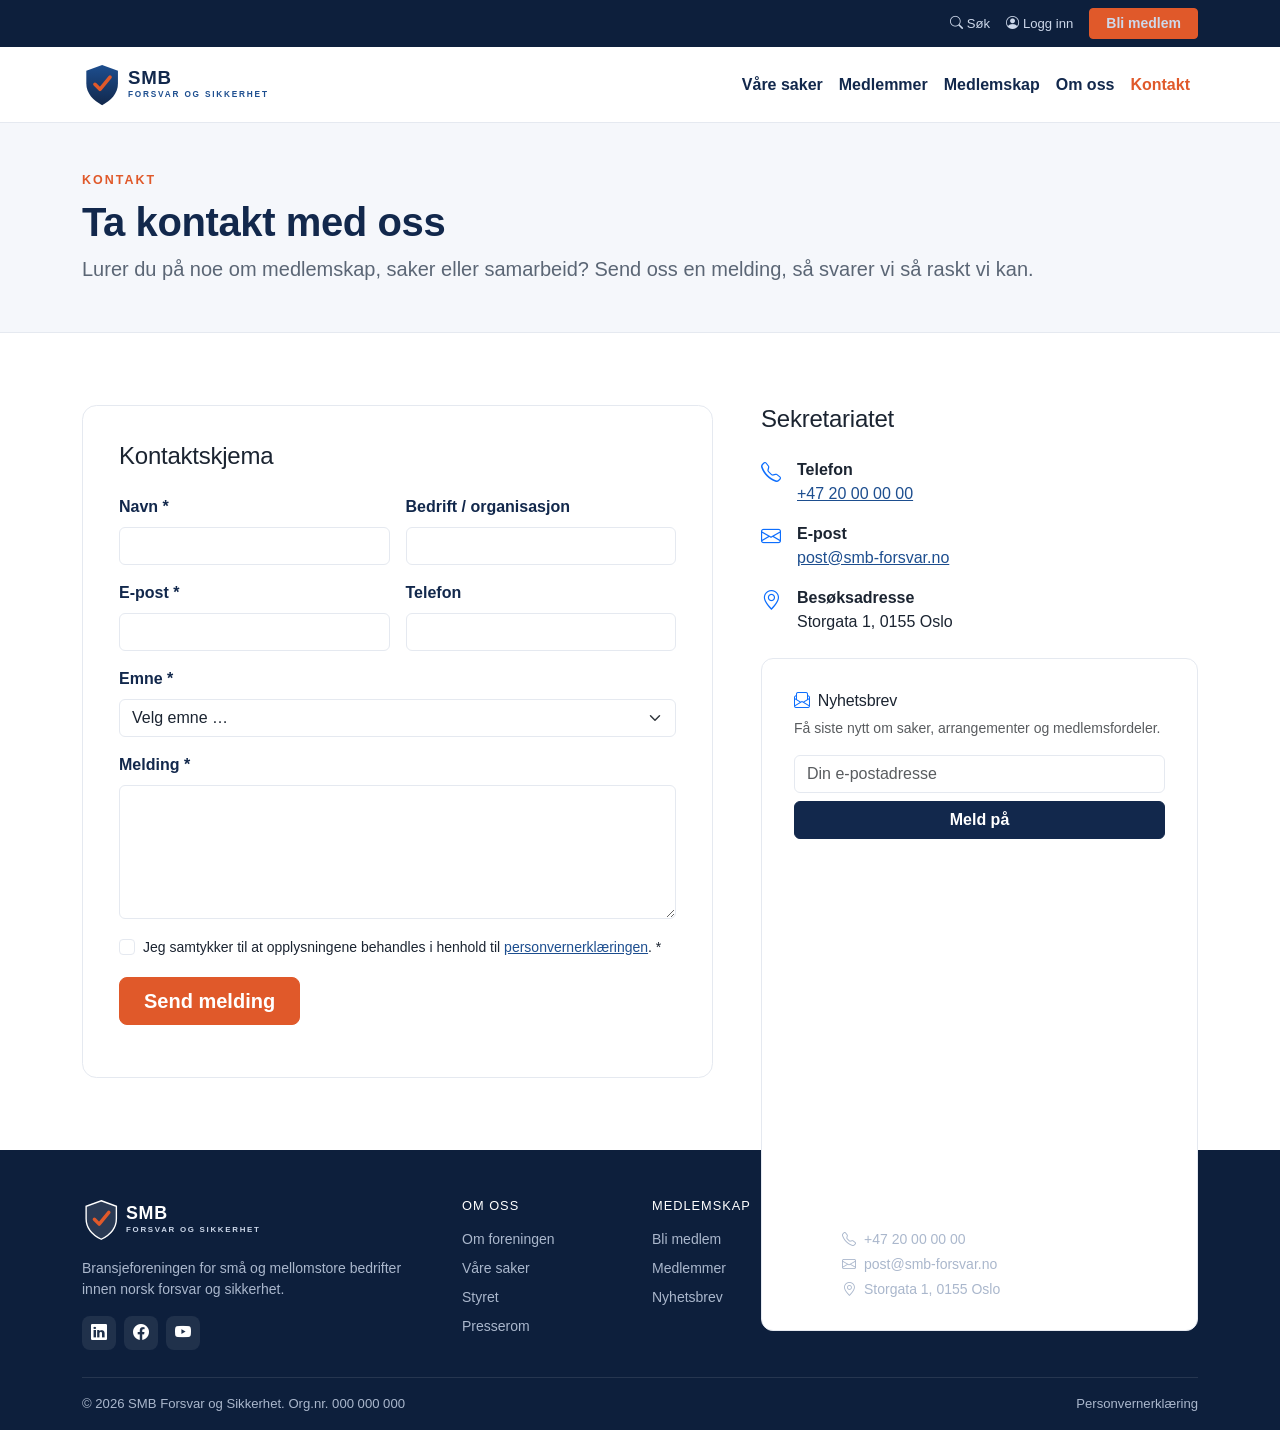
==== kontakt.html @ 25d477fe "SMB-mal: designprototype (Bootstrap 5) – forside, kontakt, tema og logo" ====
<!doctype html>
<html lang="nb">
<head>
  <meta charset="utf-8">
  <meta name="viewport" content="width=device-width, initial-scale=1">
  <title>Kontakt – SMB Forsvar og Sikkerhet</title>
  <meta name="description" content="Ta kontakt med SMB Forsvar og Sikkerhet. Fyll ut kontaktskjemaet, eller ring sekretariatet.">
  <link rel="icon" href="assets/img/logo.svg">
  <link href="https://cdn.jsdelivr.net/npm/bootstrap@5.3.3/dist/css/bootstrap.min.css" rel="stylesheet">
  <link href="https://cdn.jsdelivr.net/npm/bootstrap-icons@1.11.3/font/bootstrap-icons.min.css" rel="stylesheet">
  <link href="assets/css/theme.css" rel="stylesheet">
</head>
<body>

  <!-- Topbar -->
  <div class="topbar">
    <div class="container d-flex justify-content-end align-items-center gap-3 py-2">
      <a href="#"><i class="bi bi-search me-1"></i>Søk</a>
      <a href="#"><i class="bi bi-person-circle me-1"></i>Logg inn</a>
      <a class="btn btn-brand btn-sm px-3" href="index.html#medlemskap">Bli medlem</a>
    </div>
  </div>

  <!-- Navbar -->
  <nav class="navbar navbar-expand-lg sticky-top">
    <div class="container">
      <a class="navbar-brand" href="index.html">
        <img src="assets/img/logo.svg" alt="SMB Forsvar og Sikkerhet">
      </a>
      <button class="navbar-toggler" type="button" data-bs-toggle="collapse" data-bs-target="#mainnav" aria-label="Meny">
        <span class="navbar-toggler-icon"></span>
      </button>
      <div class="collapse navbar-collapse justify-content-end" id="mainnav">
        <ul class="navbar-nav align-items-lg-center">
          <li class="nav-item"><a class="nav-link" href="index.html#saker">Våre saker</a></li>
          <li class="nav-item"><a class="nav-link" href="index.html#medlemmer">Medlemmer</a></li>
          <li class="nav-item"><a class="nav-link" href="index.html#medlemskap">Medlemskap</a></li>
          <li class="nav-item"><a class="nav-link" href="index.html#om">Om oss</a></li>
          <li class="nav-item"><a class="nav-link active" href="kontakt.html">Kontakt</a></li>
        </ul>
      </div>
    </div>
  </nav>

  <!-- Sidehode -->
  <div class="page-head">
    <div class="container">
      <p class="eyebrow mb-2">Kontakt</p>
      <h1 class="mb-2">Ta kontakt med oss</h1>
      <p class="lead mb-0">Lurer du på noe om medlemskap, saker eller samarbeid? Send oss en melding, så svarer vi så raskt vi kan.</p>
    </div>
  </div>

  <!-- Kontaktinnhold -->
  <section class="section">
    <div class="container">
      <div class="row g-5">
        <!-- Skjema -->
        <div class="col-lg-7">
          <div class="form-card">
            <h2 class="h4 mb-4">Kontaktskjema</h2>
            <form onsubmit="event.preventDefault(); this.reset(); document.getElementById('form-ok').classList.remove('d-none');">
              <div class="row g-3">
                <div class="col-md-6">
                  <label for="navn" class="form-label">Navn *</label>
                  <input type="text" class="form-control" id="navn" required>
                </div>
                <div class="col-md-6">
                  <label for="org" class="form-label">Bedrift / organisasjon</label>
                  <input type="text" class="form-control" id="org">
                </div>
                <div class="col-md-6">
                  <label for="epost" class="form-label">E-post *</label>
                  <input type="email" class="form-control" id="epost" required>
                </div>
                <div class="col-md-6">
                  <label for="tlf" class="form-label">Telefon</label>
                  <input type="tel" class="form-control" id="tlf">
                </div>
                <div class="col-12">
                  <label for="emne" class="form-label">Emne *</label>
                  <select class="form-select" id="emne" required>
                    <option value="" selected disabled>Velg emne …</option>
                    <option>Medlemskap</option>
                    <option>Arrangementer og kurs</option>
                    <option>Presse og media</option>
                    <option>Annet</option>
                  </select>
                </div>
                <div class="col-12">
                  <label for="melding" class="form-label">Melding *</label>
                  <textarea class="form-control" id="melding" rows="5" required></textarea>
                </div>
                <div class="col-12">
                  <div class="form-check">
                    <input class="form-check-input" type="checkbox" id="samtykke" required>
                    <label class="form-check-label small" for="samtykke">
                      Jeg samtykker til at opplysningene behandles i henhold til <a href="#">personvernerklæringen</a>. *
                    </label>
                  </div>
                </div>
                <div class="col-12">
                  <button type="submit" class="btn btn-brand btn-lg px-4">Send melding</button>
                </div>
                <div class="col-12">
                  <div id="form-ok" class="alert alert-success d-none mb-0" role="alert">
                    <i class="bi bi-check-circle-fill me-2"></i>Takk for henvendelsen! Vi tar kontakt så snart som mulig.
                  </div>
                </div>
              </div>
            </form>
          </div>
        </div>

        <!-- Kontaktinfo -->
        <div class="col-lg-5">
          <h2 class="h4 mb-4">Sekretariatet</h2>
          <div class="d-flex gap-3 mb-3">
            <i class="bi bi-telephone fs-5 text-primary"></i>
            <div><div class="fw-semibold">Telefon</div><a href="tel:+4720000000">+47 20 00 00 00</a></div>
          </div>
          <div class="d-flex gap-3 mb-3">
            <i class="bi bi-envelope fs-5 text-primary"></i>
            <div><div class="fw-semibold">E-post</div><a href="mailto:post@smb-forsvar.no">post@smb-forsvar.no</a></div>
          </div>
          <div class="d-flex gap-3 mb-4">
            <i class="bi bi-geo-alt fs-5 text-primary"></i>
            <div><div class="fw-semibold">Besøksadresse</div>Storgata 1, 0155 Oslo</div>
          </div>

          <div class="value-card">
            <h3 class="h6 mb-2"><i class="bi bi-envelope-paper me-2 text-primary"></i>Nyhetsbrev</h3>
            <p class="text-muted small">Få siste nytt om saker, arrangementer og medlemsfordeler.</p>
            <form class="row g-2" onsubmit="event.preventDefault(); this.reset(); alert('Takk! Du er nå påmeldt nyhetsbrevet.');">
              <div class="col-12">
                <label for="nl-epost" class="visually-hidden">E-postadresse</label>
                <input type="email" class="form-control" id="nl-epost" placeholder="Din e-postadresse" required>
              </div>
              <div class="col-12 d-grid">
                <button class="btn btn-navy" type="submit">Meld på</button>
              </div>
            </form>
          </div>
        </div>
      </div>
    </div>
  </section>

  <!-- Footer -->
  <footer class="site-footer pt-5">
    <div class="container">
      <div class="row g-4 pb-4">
        <div class="col-lg-4">
          <img src="assets/img/logo-white.svg" alt="SMB Forsvar og Sikkerhet" class="mb-3">
          <p class="small mb-3">Bransjeforeningen for små og mellomstore bedrifter innen norsk forsvar og sikkerhet.</p>
          <div class="d-flex gap-2">
            <a class="social-ico" href="#" aria-label="LinkedIn"><i class="bi bi-linkedin text-white"></i></a>
            <a class="social-ico" href="#" aria-label="Facebook"><i class="bi bi-facebook text-white"></i></a>
            <a class="social-ico" href="#" aria-label="YouTube"><i class="bi bi-youtube text-white"></i></a>
          </div>
        </div>
        <div class="col-6 col-lg-2">
          <h6 class="mb-3">Om oss</h6>
          <ul class="list-unstyled small d-grid gap-2">
            <li><a href="index.html#om">Om foreningen</a></li>
            <li><a href="index.html#saker">Våre saker</a></li>
            <li><a href="#">Styret</a></li>
            <li><a href="#">Presserom</a></li>
          </ul>
        </div>
        <div class="col-6 col-lg-2">
          <h6 class="mb-3">Medlemskap</h6>
          <ul class="list-unstyled small d-grid gap-2">
            <li><a href="index.html#medlemskap">Bli medlem</a></li>
            <li><a href="index.html#medlemmer">Medlemmer</a></li>
            <li><a href="index.html#nyhetsbrev">Nyhetsbrev</a></li>
          </ul>
        </div>
        <div class="col-lg-4">
          <h6 class="mb-3">Kontakt oss</h6>
          <p class="small mb-1"><i class="bi bi-telephone me-2"></i>+47 20 00 00 00</p>
          <p class="small mb-1"><i class="bi bi-envelope me-2"></i><a href="mailto:post@smb-forsvar.no">post@smb-forsvar.no</a></p>
          <p class="small mb-0"><i class="bi bi-geo-alt me-2"></i>Storgata 1, 0155 Oslo</p>
        </div>
      </div>
      <div class="footer-bottom py-3 d-flex flex-wrap justify-content-between gap-2">
        <span>© 2026 SMB Forsvar og Sikkerhet. Org.nr. 000 000 000</span>
        <a href="#">Personvernerklæring</a>
      </div>
    </div>
  </footer>

  <script src="https://cdn.jsdelivr.net/npm/bootstrap@5.3.3/dist/js/bootstrap.bundle.min.js"></script>
</body>
</html>
---- assets/css/theme.css ----
/* =====================================================================
   SMB-mal – felles tema for medlemsorganisasjoner
   Bygget på Bootstrap 5. Design/tone inspirert av smbnorge.no.
   ---------------------------------------------------------------------
   REBRANDING: endre kun variablene under :root for hver organisasjon.
   (SMB Forsvar og Sikkerhet / Norsk-Sveitsisk Handelskammer /
    Norsk Bårebærerforening)
   ===================================================================== */

:root {
  /* Merkefarger – bytt disse per organisasjon */
  --brand-900: #0d1f3c;   /* mørkeste navy (footer, topbar) */
  --brand-700: #12284c;   /* primær navy */
  --brand-500: #1d4e8f;   /* lys blå aksent */
  --accent:    #e0592a;   /* CTA / handlingsfarge */
  --accent-600:#c74a20;   /* CTA hover */

  /* Nøytrale */
  --ink:      #1b2431;
  --muted:    #5b6675;
  --line:     #e5e9f0;
  --surface:  #f5f7fb;

  /* Typografi */
  --font-base: 'Segoe UI', -apple-system, BlinkMacSystemFont, Roboto, Arial, sans-serif;
}

/* Bootstrap-overstyringer via variabler */
:root {
  --bs-primary: var(--brand-700);
  --bs-body-color: var(--ink);
  --bs-body-font-family: var(--font-base);
  --bs-border-color: var(--line);
}

body { font-family: var(--font-base); color: var(--ink); }

h1,h2,h3,h4,h5 { font-weight: 800; color: var(--brand-700); letter-spacing: -.01em; }
.lead { color: var(--muted); }

a { color: var(--brand-500); }
a:hover { color: var(--brand-700); }

/* ---------- Topbar ---------- */
.topbar {
  background: var(--brand-900);
  color: #cdd8ea;
  font-size: .82rem;
}
.topbar a { color: #cdd8ea; text-decoration: none; }
.topbar a:hover { color: #fff; }

/* ---------- Navbar ---------- */
.navbar {
  background: #fff;
  border-bottom: 1px solid var(--line);
  padding-top: .6rem;
  padding-bottom: .6rem;
}
.navbar-brand img { height: 46px; width: auto; }
.navbar .nav-link {
  color: var(--brand-700);
  font-weight: 600;
  padding-inline: .9rem;
}
.navbar .nav-link:hover,
.navbar .nav-link.active { color: var(--accent); }

/* ---------- Knapper ---------- */
.btn-brand {
  background: var(--accent);
  border-color: var(--accent);
  color: #fff;
  font-weight: 700;
}
.btn-brand:hover { background: var(--accent-600); border-color: var(--accent-600); color: #fff; }

.btn-outline-brand {
  border: 2px solid #fff;
  color: #fff;
  font-weight: 700;
  background: transparent;
}
.btn-outline-brand:hover { background: #fff; color: var(--brand-700); }

.btn-navy {
  background: var(--brand-700);
  border-color: var(--brand-700);
  color: #fff;
  font-weight: 700;
}
.btn-navy:hover { background: var(--brand-900); border-color: var(--brand-900); color:#fff; }

/* ---------- Hero ---------- */
.hero {
  position: relative;
  color: #fff;
  background:
    linear-gradient(180deg, rgba(13,31,60,.72), rgba(13,31,60,.82)),
    url('../img/hero.svg') center/cover no-repeat;
  padding: 6.5rem 0;
}
.hero h1 { color: #fff; font-size: clamp(2rem, 4vw, 3.4rem); }
.hero p { color: #e7edf6; font-size: 1.15rem; max-width: 44rem; }

/* ---------- Seksjoner ---------- */
.section { padding: 4.5rem 0; }
.section-alt { background: var(--surface); }
.eyebrow {
  text-transform: uppercase;
  letter-spacing: 2px;
  font-size: .78rem;
  font-weight: 700;
  color: var(--accent);
}

/* ---------- Medlemslogoer ---------- */
.member-strip { background: #fff; border-top: 1px solid var(--line); border-bottom: 1px solid var(--line); }
.member-logo {
  display: flex; align-items: center; justify-content: center;
  height: 90px; padding: 1rem;
  filter: grayscale(1); opacity: .55; transition: .2s;
  font-weight: 700; color: var(--muted);
  border: 1px solid var(--line); border-radius: .5rem; background:#fff;
}
.member-logo:hover { filter: none; opacity: 1; color: var(--brand-700); }

/* ---------- Nyhetskort ---------- */
.news-card { border: 1px solid var(--line); border-radius: .75rem; overflow: hidden; height: 100%; background:#fff; transition:.2s; }
.news-card:hover { box-shadow: 0 10px 30px rgba(13,31,60,.10); transform: translateY(-3px); }
.news-card .thumb { height: 170px; background: var(--brand-500); background-size: cover; background-position:center; }
.news-card .tag { font-size:.72rem; font-weight:700; color: var(--accent); text-transform:uppercase; letter-spacing:1px; }
.news-card .date { font-size:.8rem; color: var(--muted); }
.news-card h3 { font-size: 1.05rem; }

/* ---------- Kort/verdier ---------- */
.value-card { background:#fff; border:1px solid var(--line); border-radius:.75rem; padding:2rem; height:100%; }
.value-card .icon {
  width:52px;height:52px;border-radius:12px;display:flex;align-items:center;justify-content:center;
  background: rgba(29,78,143,.10); color: var(--brand-500); margin-bottom:1rem;
}

/* ---------- Newsletter ---------- */
.newsletter { background: var(--brand-700); color:#fff; }
.newsletter h2 { color:#fff; }
.newsletter .form-control { border:0; }

/* ---------- Skjema ---------- */
.form-card { background:#fff; border:1px solid var(--line); border-radius:.9rem; padding:2.25rem; }
.form-label { font-weight:600; color: var(--brand-700); }

/* ---------- Footer ---------- */
.site-footer { background: var(--brand-900); color:#aab7cc; }
.site-footer a { color:#aab7cc; text-decoration:none; }
.site-footer a:hover { color:#fff; }
.site-footer h6 { color:#fff; text-transform:uppercase; letter-spacing:1px; font-size:.8rem; }
.site-footer img { height:44px; }
.footer-bottom { border-top:1px solid rgba(255,255,255,.10); font-size:.82rem; }

/* ---------- Diverse ---------- */
.page-head { background: var(--surface); border-bottom:1px solid var(--line); padding: 3rem 0; }
.social-ico { width:34px;height:34px;border-radius:8px;display:inline-flex;align-items:center;justify-content:center;background:rgba(255,255,255,.08); }
.social-ico:hover { background: var(--accent); }
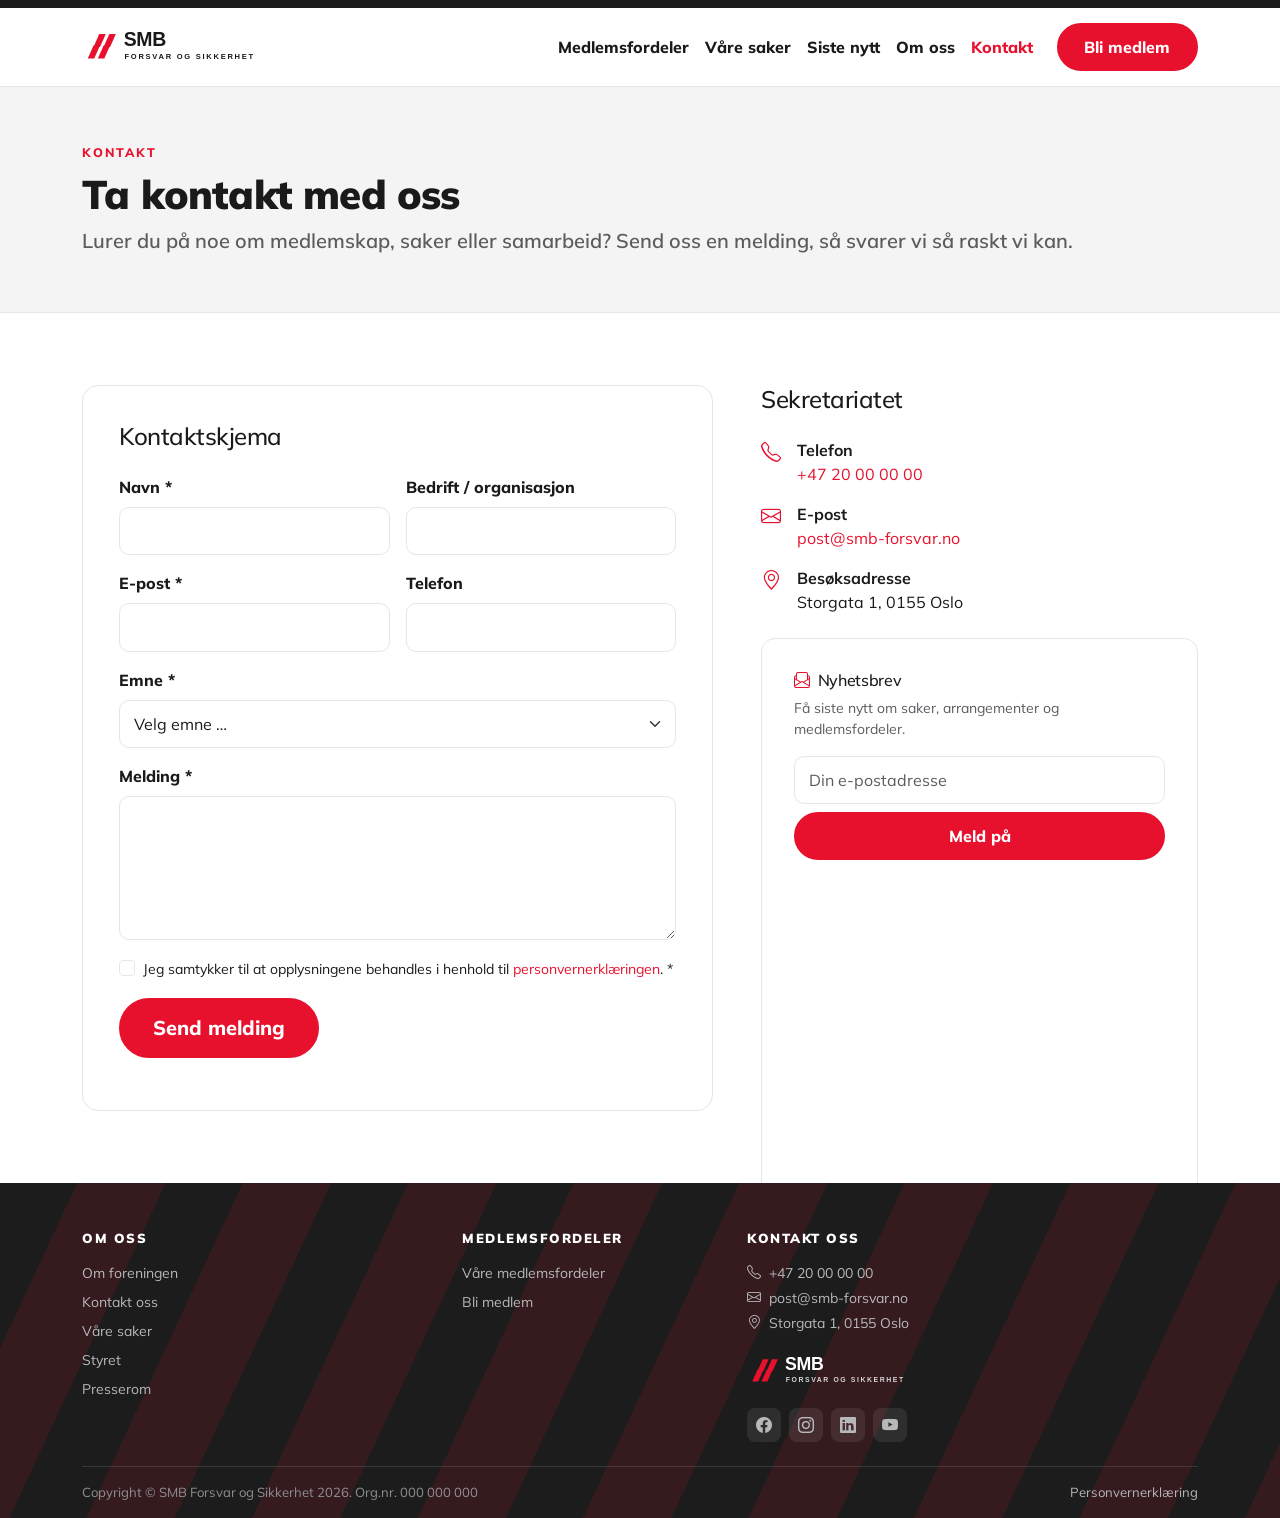
==== commit 92d2922f: "Rediger design til SMB Norge-profil: rød/sort/hvit, piller, striper, Mulish, nytt logo" ====
--- a/kontakt.html
+++ b/kontakt.html
@@ -12,14 +12,7 @@
 </head>
 <body>
 
-  <!-- Topbar -->
-  <div class="topbar">
-    <div class="container d-flex justify-content-end align-items-center gap-3 py-2">
-      <a href="#"><i class="bi bi-search me-1"></i>Søk</a>
-      <a href="#"><i class="bi bi-person-circle me-1"></i>Logg inn</a>
-      <a class="btn btn-brand btn-sm px-3" href="index.html#medlemskap">Bli medlem</a>
-    </div>
-  </div>
+  <div class="topbar"></div>
 
   <!-- Navbar -->
   <nav class="navbar navbar-expand-lg sticky-top">
@@ -32,11 +25,12 @@
       </button>
       <div class="collapse navbar-collapse justify-content-end" id="mainnav">
         <ul class="navbar-nav align-items-lg-center">
+          <li class="nav-item"><a class="nav-link" href="index.html#medlemsfordeler">Medlemsfordeler</a></li>
           <li class="nav-item"><a class="nav-link" href="index.html#saker">Våre saker</a></li>
-          <li class="nav-item"><a class="nav-link" href="index.html#medlemmer">Medlemmer</a></li>
-          <li class="nav-item"><a class="nav-link" href="index.html#medlemskap">Medlemskap</a></li>
+          <li class="nav-item"><a class="nav-link" href="index.html#nytt">Siste nytt</a></li>
           <li class="nav-item"><a class="nav-link" href="index.html#om">Om oss</a></li>
           <li class="nav-item"><a class="nav-link active" href="kontakt.html">Kontakt</a></li>
+          <li class="nav-item ms-lg-3 mt-2 mt-lg-0"><a class="btn btn-brand" href="index.html#medlemskap">Bli medlem</a></li>
         </ul>
       </div>
     </div>
@@ -94,13 +88,11 @@
                 <div class="col-12">
                   <div class="form-check">
                     <input class="form-check-input" type="checkbox" id="samtykke" required>
-                    <label class="form-check-label small" for="samtykke">
-                      Jeg samtykker til at opplysningene behandles i henhold til <a href="#">personvernerklæringen</a>. *
-                    </label>
+                    <label class="form-check-label small" for="samtykke">Jeg samtykker til at opplysningene behandles i henhold til <a href="#">personvernerklæringen</a>. *</label>
                   </div>
                 </div>
                 <div class="col-12">
-                  <button type="submit" class="btn btn-brand btn-lg px-4">Send melding</button>
+                  <button type="submit" class="btn btn-brand btn-lg">Send melding</button>
                 </div>
                 <div class="col-12">
                   <div id="form-ok" class="alert alert-success d-none mb-0" role="alert">
@@ -112,24 +104,24 @@
           </div>
         </div>
 
-        <!-- Kontaktinfo -->
+        <!-- Kontaktinfo + nyhetsbrev -->
         <div class="col-lg-5">
           <h2 class="h4 mb-4">Sekretariatet</h2>
           <div class="d-flex gap-3 mb-3">
-            <i class="bi bi-telephone fs-5 text-primary"></i>
-            <div><div class="fw-semibold">Telefon</div><a href="tel:+4720000000">+47 20 00 00 00</a></div>
+            <i class="bi bi-telephone fs-5" style="color:var(--red)"></i>
+            <div><div class="fw-bold">Telefon</div><a href="tel:+4720000000">+47 20 00 00 00</a></div>
           </div>
           <div class="d-flex gap-3 mb-3">
-            <i class="bi bi-envelope fs-5 text-primary"></i>
-            <div><div class="fw-semibold">E-post</div><a href="mailto:post@smb-forsvar.no">post@smb-forsvar.no</a></div>
+            <i class="bi bi-envelope fs-5" style="color:var(--red)"></i>
+            <div><div class="fw-bold">E-post</div><a href="mailto:post@smb-forsvar.no">post@smb-forsvar.no</a></div>
           </div>
           <div class="d-flex gap-3 mb-4">
-            <i class="bi bi-geo-alt fs-5 text-primary"></i>
-            <div><div class="fw-semibold">Besøksadresse</div>Storgata 1, 0155 Oslo</div>
+            <i class="bi bi-geo-alt fs-5" style="color:var(--red)"></i>
+            <div><div class="fw-bold">Besøksadresse</div>Storgata 1, 0155 Oslo</div>
           </div>
 
           <div class="value-card">
-            <h3 class="h6 mb-2"><i class="bi bi-envelope-paper me-2 text-primary"></i>Nyhetsbrev</h3>
+            <h3 class="h6 mb-2"><i class="bi bi-envelope-paper me-2" style="color:var(--red)"></i>Nyhetsbrev</h3>
             <p class="text-muted small">Få siste nytt om saker, arrangementer og medlemsfordeler.</p>
             <form class="row g-2" onsubmit="event.preventDefault(); this.reset(); alert('Takk! Du er nå påmeldt nyhetsbrevet.');">
               <div class="col-12">
@@ -137,7 +129,7 @@
                 <input type="email" class="form-control" id="nl-epost" placeholder="Din e-postadresse" required>
               </div>
               <div class="col-12 d-grid">
-                <button class="btn btn-navy" type="submit">Meld på</button>
+                <button class="btn btn-brand" type="submit">Meld på</button>
               </div>
             </form>
           </div>
@@ -147,44 +139,42 @@
   </section>
 
   <!-- Footer -->
-  <footer class="site-footer pt-5">
+  <footer class="site-footer stripes pt-5">
     <div class="container">
       <div class="row g-4 pb-4">
         <div class="col-lg-4">
-          <img src="assets/img/logo-white.svg" alt="SMB Forsvar og Sikkerhet" class="mb-3">
-          <p class="small mb-3">Bransjeforeningen for små og mellomstore bedrifter innen norsk forsvar og sikkerhet.</p>
-          <div class="d-flex gap-2">
-            <a class="social-ico" href="#" aria-label="LinkedIn"><i class="bi bi-linkedin text-white"></i></a>
-            <a class="social-ico" href="#" aria-label="Facebook"><i class="bi bi-facebook text-white"></i></a>
-            <a class="social-ico" href="#" aria-label="YouTube"><i class="bi bi-youtube text-white"></i></a>
-          </div>
-        </div>
-        <div class="col-6 col-lg-2">
           <h6 class="mb-3">Om oss</h6>
           <ul class="list-unstyled small d-grid gap-2">
             <li><a href="index.html#om">Om foreningen</a></li>
+            <li><a href="kontakt.html">Kontakt oss</a></li>
             <li><a href="index.html#saker">Våre saker</a></li>
             <li><a href="#">Styret</a></li>
             <li><a href="#">Presserom</a></li>
           </ul>
         </div>
-        <div class="col-6 col-lg-2">
-          <h6 class="mb-3">Medlemskap</h6>
+        <div class="col-6 col-lg-3">
+          <h6 class="mb-3">Medlemsfordeler</h6>
           <ul class="list-unstyled small d-grid gap-2">
+            <li><a href="index.html#medlemsfordeler">Våre medlemsfordeler</a></li>
             <li><a href="index.html#medlemskap">Bli medlem</a></li>
-            <li><a href="index.html#medlemmer">Medlemmer</a></li>
-            <li><a href="index.html#nyhetsbrev">Nyhetsbrev</a></li>
           </ul>
         </div>
-        <div class="col-lg-4">
+        <div class="col-lg-5">
           <h6 class="mb-3">Kontakt oss</h6>
           <p class="small mb-1"><i class="bi bi-telephone me-2"></i>+47 20 00 00 00</p>
           <p class="small mb-1"><i class="bi bi-envelope me-2"></i><a href="mailto:post@smb-forsvar.no">post@smb-forsvar.no</a></p>
-          <p class="small mb-0"><i class="bi bi-geo-alt me-2"></i>Storgata 1, 0155 Oslo</p>
+          <p class="small mb-3"><i class="bi bi-geo-alt me-2"></i>Storgata 1, 0155 Oslo</p>
+          <img src="assets/img/logo-white.svg" alt="SMB Forsvar og Sikkerhet" class="footer-logo mb-3">
+          <div class="d-flex gap-2">
+            <a class="social-ico" href="#" aria-label="Facebook"><i class="bi bi-facebook"></i></a>
+            <a class="social-ico" href="#" aria-label="Instagram"><i class="bi bi-instagram"></i></a>
+            <a class="social-ico" href="#" aria-label="LinkedIn"><i class="bi bi-linkedin"></i></a>
+            <a class="social-ico" href="#" aria-label="YouTube"><i class="bi bi-youtube"></i></a>
+          </div>
         </div>
       </div>
       <div class="footer-bottom py-3 d-flex flex-wrap justify-content-between gap-2">
-        <span>© 2026 SMB Forsvar og Sikkerhet. Org.nr. 000 000 000</span>
+        <span>Copyright © SMB Forsvar og Sikkerhet 2026. Org.nr. 000 000 000</span>
         <a href="#">Personvernerklæring</a>
       </div>
     </div>
--- a/assets/css/theme.css
+++ b/assets/css/theme.css
@@ -1,33 +1,28 @@
 /* =====================================================================
    SMB-mal – felles tema for medlemsorganisasjoner
-   Bygget på Bootstrap 5. Design/tone inspirert av smbnorge.no.
+   Bygget på Bootstrap 5. Design/tone hentet fra smbnorge.no.
+   Identitet: rød + sort + hvit, pille-knapper, skrå striper.
    ---------------------------------------------------------------------
    REBRANDING: endre kun variablene under :root for hver organisasjon.
-   (SMB Forsvar og Sikkerhet / Norsk-Sveitsisk Handelskammer /
-    Norsk Bårebærerforening)
    ===================================================================== */
+
+@import url('https://fonts.googleapis.com/css2?family=Mulish:ital,wght@0,400;0,600;0,700;0,800;0,900;1,700&display=swap');
 
 :root {
   /* Merkefarger – bytt disse per organisasjon */
-  --brand-900: #0d1f3c;   /* mørkeste navy (footer, topbar) */
-  --brand-700: #12284c;   /* primær navy */
-  --brand-500: #1d4e8f;   /* lys blå aksent */
-  --accent:    #e0592a;   /* CTA / handlingsfarge */
-  --accent-600:#c74a20;   /* CTA hover */
+  --red:      #E8112D;   /* primær (SMB Norge-rød) */
+  --red-dark: #C20D24;   /* hover */
+  --red-deep: #B00C20;   /* mørk stripe */
+  --ink:      #1A1A1A;   /* overskrifter / brødtekst */
+  --black:    #1C1C1C;   /* footer / mørke felt */
+  --muted:    #5c5c5c;
+  --gray-100: #F4F4F5;   /* lyst seksjonsfelt */
+  --line:     #e6e6e8;
 
-  /* Nøytrale */
-  --ink:      #1b2431;
-  --muted:    #5b6675;
-  --line:     #e5e9f0;
-  --surface:  #f5f7fb;
+  --font-base: 'Mulish', -apple-system, BlinkMacSystemFont, 'Segoe UI', Roboto, Arial, sans-serif;
 
-  /* Typografi */
-  --font-base: 'Segoe UI', -apple-system, BlinkMacSystemFont, Roboto, Arial, sans-serif;
-}
-
-/* Bootstrap-overstyringer via variabler */
-:root {
-  --bs-primary: var(--brand-700);
+  /* Bootstrap-overstyringer */
+  --bs-primary: var(--red);
   --bs-body-color: var(--ink);
   --bs-body-font-family: var(--font-base);
   --bs-border-color: var(--line);
@@ -35,129 +30,100 @@
 
 body { font-family: var(--font-base); color: var(--ink); }
 
-h1,h2,h3,h4,h5 { font-weight: 800; color: var(--brand-700); letter-spacing: -.01em; }
-.lead { color: var(--muted); }
+h1,h2,h3,h4,h5,h6 { font-weight: 900; color: var(--ink); letter-spacing: -.02em; }
+.lead { color: var(--muted); font-weight: 600; }
+a { color: var(--red); text-decoration: none; }
+a:hover { color: var(--red-dark); }
 
-a { color: var(--brand-500); }
-a:hover { color: var(--brand-700); }
+.eyebrow { text-transform: uppercase; letter-spacing: 2px; font-size:.78rem; font-weight:800; color: var(--red); }
+
+/* skrå-stripe-motiv (gjenbrukbart) */
+.stripes { position: relative; overflow: hidden; }
+.stripes::before {
+  content:""; position:absolute; inset:0; pointer-events:none;
+  background: repeating-linear-gradient(115deg,
+     transparent 0 60px,
+     rgba(0,0,0,.05) 60px 130px);
+}
+
+/* ---------- Knapper (piller) ---------- */
+.btn { border-radius: 999px; font-weight: 800; padding: .62rem 1.6rem; }
+.btn-lg { padding: .8rem 2rem; }
+
+.btn-brand { background: var(--red); border:2px solid var(--red); color:#fff; }
+.btn-brand:hover { background: var(--red-dark); border-color: var(--red-dark); color:#fff; }
+
+.btn-outline-ink { background: transparent; border:2px solid var(--ink); color: var(--ink); }
+.btn-outline-ink:hover { background: var(--ink); color:#fff; }
+
+.btn-outline-light { background: transparent; border:2px solid #fff; color:#fff; }
+.btn-outline-light:hover { background:#fff; color: var(--ink); }
 
 /* ---------- Topbar ---------- */
-.topbar {
-  background: var(--brand-900);
-  color: #cdd8ea;
-  font-size: .82rem;
-}
-.topbar a { color: #cdd8ea; text-decoration: none; }
-.topbar a:hover { color: #fff; }
+.topbar { background: var(--black); height: 8px; }
 
 /* ---------- Navbar ---------- */
-.navbar {
-  background: #fff;
-  border-bottom: 1px solid var(--line);
-  padding-top: .6rem;
-  padding-bottom: .6rem;
-}
-.navbar-brand img { height: 46px; width: auto; }
-.navbar .nav-link {
-  color: var(--brand-700);
-  font-weight: 600;
-  padding-inline: .9rem;
-}
-.navbar .nav-link:hover,
-.navbar .nav-link.active { color: var(--accent); }
+.navbar { background:#fff; border-bottom:1px solid var(--line); padding:.7rem 0; }
+.navbar-brand img { height: 46px; width:auto; }
+.navbar .nav-link { color: var(--ink); font-weight: 800; padding-inline:.85rem; }
+.navbar .nav-link:hover, .navbar .nav-link.active { color: var(--red); }
 
-/* ---------- Knapper ---------- */
-.btn-brand {
-  background: var(--accent);
-  border-color: var(--accent);
-  color: #fff;
-  font-weight: 700;
-}
-.btn-brand:hover { background: var(--accent-600); border-color: var(--accent-600); color: #fff; }
-
-.btn-outline-brand {
-  border: 2px solid #fff;
-  color: #fff;
-  font-weight: 700;
-  background: transparent;
-}
-.btn-outline-brand:hover { background: #fff; color: var(--brand-700); }
-
-.btn-navy {
-  background: var(--brand-700);
-  border-color: var(--brand-700);
-  color: #fff;
-  font-weight: 700;
-}
-.btn-navy:hover { background: var(--brand-900); border-color: var(--brand-900); color:#fff; }
-
-/* ---------- Hero ---------- */
-.hero {
-  position: relative;
-  color: #fff;
-  background:
-    linear-gradient(180deg, rgba(13,31,60,.72), rgba(13,31,60,.82)),
-    url('../img/hero.svg') center/cover no-repeat;
-  padding: 6.5rem 0;
-}
-.hero h1 { color: #fff; font-size: clamp(2rem, 4vw, 3.4rem); }
-.hero p { color: #e7edf6; font-size: 1.15rem; max-width: 44rem; }
+/* ---------- Hero (lyst) ---------- */
+.hero { background:#fff; padding: 4.5rem 0; }
+.hero h1 { font-size: clamp(2.1rem, 4vw, 3.3rem); line-height:1.08; }
+.hero p.lead { font-size:1.2rem; max-width: 34rem; }
+.hero-graphic { width:100%; height:auto; border-radius:18px; display:block; }
 
 /* ---------- Seksjoner ---------- */
 .section { padding: 4.5rem 0; }
-.section-alt { background: var(--surface); }
-.eyebrow {
-  text-transform: uppercase;
-  letter-spacing: 2px;
-  font-size: .78rem;
-  font-weight: 700;
-  color: var(--accent);
-}
+.section-gray { background: var(--gray-100); }
 
-/* ---------- Medlemslogoer ---------- */
-.member-strip { background: #fff; border-top: 1px solid var(--line); border-bottom: 1px solid var(--line); }
-.member-logo {
-  display: flex; align-items: center; justify-content: center;
-  height: 90px; padding: 1rem;
-  filter: grayscale(1); opacity: .55; transition: .2s;
-  font-weight: 700; color: var(--muted);
-  border: 1px solid var(--line); border-radius: .5rem; background:#fff;
-}
-.member-logo:hover { filter: none; opacity: 1; color: var(--brand-700); }
+/* rødt fullbredde-felt (som "Medlemsfordeler") */
+.band-red { background: var(--red); color:#fff; }
+.band-red h2, .band-red h3 { color:#fff; }
+.band-red .col-feature { padding: 1.2rem 0; }
+.band-red .col-feature + .col-feature { }
+.feature h3 { border-top:2px solid rgba(255,255,255,.35); padding-top:1.2rem; margin-bottom:1rem; }
+.feature p { color: rgba(255,255,255,.92); }
+.feature a.more { color:#fff; font-weight:800; text-decoration:underline; text-underline-offset:4px; }
+.feature a.more:hover { color:#fff; opacity:.85; }
 
 /* ---------- Nyhetskort ---------- */
-.news-card { border: 1px solid var(--line); border-radius: .75rem; overflow: hidden; height: 100%; background:#fff; transition:.2s; }
-.news-card:hover { box-shadow: 0 10px 30px rgba(13,31,60,.10); transform: translateY(-3px); }
-.news-card .thumb { height: 170px; background: var(--brand-500); background-size: cover; background-position:center; }
-.news-card .tag { font-size:.72rem; font-weight:700; color: var(--accent); text-transform:uppercase; letter-spacing:1px; }
-.news-card .date { font-size:.8rem; color: var(--muted); }
-.news-card h3 { font-size: 1.05rem; }
+.news-card { background:#fff; border-radius:14px; overflow:hidden; height:100%; box-shadow:0 6px 22px rgba(0,0,0,.06); }
+.news-card .thumb { height:190px; background-size:cover; background-position:center; }
+.news-card .body { padding:1.5rem; }
+.news-card .tags { display:flex; gap:1rem; margin-bottom:.75rem; }
+.news-card .tag { font-size:.72rem; font-weight:900; color:var(--red); text-transform:uppercase; letter-spacing:1px; border-bottom:2px solid var(--red); padding-bottom:2px; }
+.news-card h3 { font-size:1.15rem; }
 
-/* ---------- Kort/verdier ---------- */
-.value-card { background:#fff; border:1px solid var(--line); border-radius:.75rem; padding:2rem; height:100%; }
-.value-card .icon {
-  width:52px;height:52px;border-radius:12px;display:flex;align-items:center;justify-content:center;
-  background: rgba(29,78,143,.10); color: var(--brand-500); margin-bottom:1rem;
-}
+/* ---------- Verdikort ---------- */
+.value-card { background:#fff; border:1px solid var(--line); border-radius:14px; padding:2rem; height:100%; }
+.value-card .icon { width:54px;height:54px;border-radius:12px;display:flex;align-items:center;justify-content:center;background:rgba(232,17,45,.10); color:var(--red); margin-bottom:1rem; }
 
-/* ---------- Newsletter ---------- */
-.newsletter { background: var(--brand-700); color:#fff; }
-.newsletter h2 { color:#fff; }
-.newsletter .form-control { border:0; }
+/* ---------- CTA-rødt felt ---------- */
+.cta-red { background: var(--red); color:#fff; }
+.cta-red h2 { color:#fff; }
 
 /* ---------- Skjema ---------- */
-.form-card { background:#fff; border:1px solid var(--line); border-radius:.9rem; padding:2.25rem; }
-.form-label { font-weight:600; color: var(--brand-700); }
+.form-card { background:#fff; border:1px solid var(--line); border-radius:16px; padding:2.25rem; }
+.form-label { font-weight:800; color: var(--ink); }
+.form-control, .form-select { border-radius:10px; padding:.7rem .9rem; }
+.form-control:focus, .form-select:focus { border-color: var(--red); box-shadow:0 0 0 .2rem rgba(232,17,45,.15); }
+
+/* ---------- Sidehode ---------- */
+.page-head { background: var(--gray-100); border-bottom:1px solid var(--line); padding:3.5rem 0; }
 
 /* ---------- Footer ---------- */
-.site-footer { background: var(--brand-900); color:#aab7cc; }
-.site-footer a { color:#aab7cc; text-decoration:none; }
+.site-footer { background: var(--black); color:#b8b8bb; }
+.site-footer::before { background: repeating-linear-gradient(115deg, transparent 0 70px, rgba(232,17,45,.12) 70px 150px); }
+.site-footer a { color:#b8b8bb; }
 .site-footer a:hover { color:#fff; }
-.site-footer h6 { color:#fff; text-transform:uppercase; letter-spacing:1px; font-size:.8rem; }
-.site-footer img { height:44px; }
-.footer-bottom { border-top:1px solid rgba(255,255,255,.10); font-size:.82rem; }
+.site-footer h6 { color:#fff; text-transform:uppercase; letter-spacing:1.5px; font-size:.82rem; font-weight:900; }
+.site-footer .footer-logo { height:42px; }
+.footer-bottom { border-top:1px solid rgba(255,255,255,.12); font-size:.82rem; color:#8f8f92; }
+.social-ico { width:34px;height:34px;border-radius:8px;display:inline-flex;align-items:center;justify-content:center;background:rgba(255,255,255,.08); color:#fff; }
+.social-ico:hover { background: var(--red); color:#fff; }
 
-/* ---------- Diverse ---------- */
-.page-head { background: var(--surface); border-bottom:1px solid var(--line); padding: 3rem 0; }
-.social-ico { width:34px;height:34px;border-radius:8px;display:inline-flex;align-items:center;justify-content:center;background:rgba(255,255,255,.08); }
-.social-ico:hover { background: var(--accent); }
+/* position for stripes overlay content */
+.band-red, .cta-red { position:relative; }
+.band-red > .container, .cta-red > .container, .site-footer > .container { position:relative; z-index:1; }
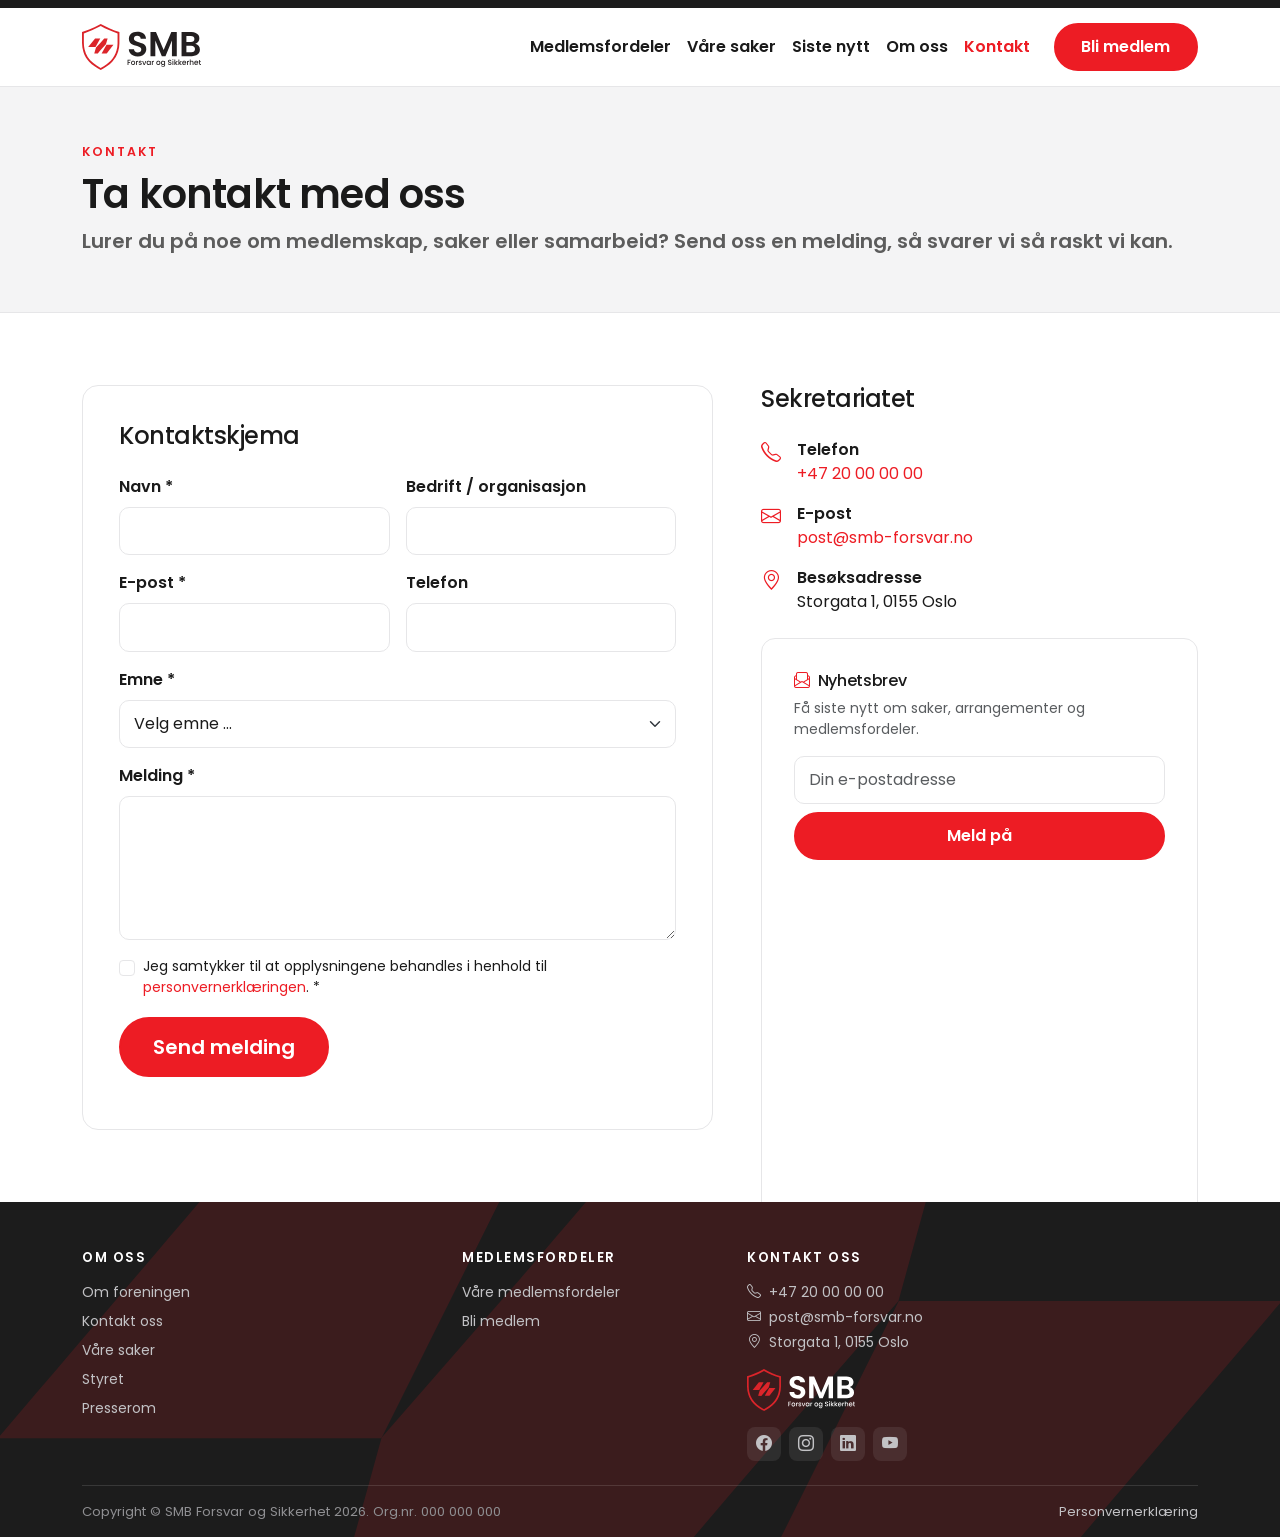
==== commit 479a567d: "Logo z SVG, hero z tarcza, Poppins, semibold, ED1C24" ====
--- a/kontakt.html
+++ b/kontakt.html
@@ -17,8 +17,8 @@
   <!-- Navbar -->
   <nav class="navbar navbar-expand-lg sticky-top">
     <div class="container">
-      <a class="navbar-brand" href="index.html">
-        <img src="assets/img/logo.svg" alt="SMB Forsvar og Sikkerhet">
+      <a class="navbar-brand" href="index.html" aria-label="SMB Forsvar og Sikkerhet">
+        <img class="brand-logo" src="assets/img/logo.svg" alt="SMB Forsvar og Sikkerhet">
       </a>
       <button class="navbar-toggler" type="button" data-bs-toggle="collapse" data-bs-target="#mainnav" aria-label="Meny">
         <span class="navbar-toggler-icon"></span>
@@ -109,18 +109,18 @@
           <h2 class="h4 mb-4">Sekretariatet</h2>
           <div class="d-flex gap-3 mb-3">
             <i class="bi bi-telephone fs-5" style="color:var(--red)"></i>
-            <div><div class="fw-bold">Telefon</div><a href="tel:+4720000000">+47 20 00 00 00</a></div>
+            <div><div class="fw-semibold">Telefon</div><a href="tel:+4720000000">+47 20 00 00 00</a></div>
           </div>
           <div class="d-flex gap-3 mb-3">
             <i class="bi bi-envelope fs-5" style="color:var(--red)"></i>
-            <div><div class="fw-bold">E-post</div><a href="mailto:post@smb-forsvar.no">post@smb-forsvar.no</a></div>
+            <div><div class="fw-semibold">E-post</div><a href="mailto:post@smb-forsvar.no">post@smb-forsvar.no</a></div>
           </div>
           <div class="d-flex gap-3 mb-4">
             <i class="bi bi-geo-alt fs-5" style="color:var(--red)"></i>
-            <div><div class="fw-bold">Besøksadresse</div>Storgata 1, 0155 Oslo</div>
+            <div><div class="fw-semibold">Besøksadresse</div>Storgata 1, 0155 Oslo</div>
           </div>
 
-          <div class="value-card">
+          <div class="value-card" id="nyhetsbrev">
             <h3 class="h6 mb-2"><i class="bi bi-envelope-paper me-2" style="color:var(--red)"></i>Nyhetsbrev</h3>
             <p class="text-muted small">Få siste nytt om saker, arrangementer og medlemsfordeler.</p>
             <form class="row g-2" onsubmit="event.preventDefault(); this.reset(); alert('Takk! Du er nå påmeldt nyhetsbrevet.');">
@@ -139,7 +139,7 @@
   </section>
 
   <!-- Footer -->
-  <footer class="site-footer stripes pt-5">
+  <footer class="site-footer pt-5">
     <div class="container">
       <div class="row g-4 pb-4">
         <div class="col-lg-4">
@@ -164,7 +164,7 @@
           <p class="small mb-1"><i class="bi bi-telephone me-2"></i>+47 20 00 00 00</p>
           <p class="small mb-1"><i class="bi bi-envelope me-2"></i><a href="mailto:post@smb-forsvar.no">post@smb-forsvar.no</a></p>
           <p class="small mb-3"><i class="bi bi-geo-alt me-2"></i>Storgata 1, 0155 Oslo</p>
-          <img src="assets/img/logo-white.svg" alt="SMB Forsvar og Sikkerhet" class="footer-logo mb-3">
+          <img class="footer-logo mb-3" src="assets/img/logo-white.svg" alt="SMB Forsvar og Sikkerhet">
           <div class="d-flex gap-2">
             <a class="social-ico" href="#" aria-label="Facebook"><i class="bi bi-facebook"></i></a>
             <a class="social-ico" href="#" aria-label="Instagram"><i class="bi bi-instagram"></i></a>
--- a/assets/css/theme.css
+++ b/assets/css/theme.css
@@ -6,11 +6,11 @@
    REBRANDING: endre kun variablene under :root for hver organisasjon.
    ===================================================================== */
 
-@import url('https://fonts.googleapis.com/css2?family=Mulish:ital,wght@0,400;0,600;0,700;0,800;0,900;1,700&display=swap');
+@import url('https://fonts.googleapis.com/css2?family=Poppins:ital,wght@0,400;0,500;0,600;0,700;0,800;0,900;1,600&display=swap');
 
 :root {
   /* Merkefarger – bytt disse per organisasjon */
-  --red:      #E8112D;   /* primær (SMB Norge-rød) */
+  --red:      #ED1C24;   /* primær (SMB Norge-rød) */
   --red-dark: #C20D24;   /* hover */
   --red-deep: #B00C20;   /* mørk stripe */
   --ink:      #1A1A1A;   /* overskrifter / brødtekst */
@@ -19,7 +19,7 @@
   --gray-100: #F4F4F5;   /* lyst seksjonsfelt */
   --line:     #e6e6e8;
 
-  --font-base: 'Mulish', -apple-system, BlinkMacSystemFont, 'Segoe UI', Roboto, Arial, sans-serif;
+  --font-base: 'Poppins', -apple-system, BlinkMacSystemFont, 'Segoe UI', Roboto, Arial, sans-serif;
 
   /* Bootstrap-overstyringer */
   --bs-primary: var(--red);
@@ -30,12 +30,12 @@
 
 body { font-family: var(--font-base); color: var(--ink); }
 
-h1,h2,h3,h4,h5,h6 { font-weight: 900; color: var(--ink); letter-spacing: -.02em; }
+h1,h2,h3,h4,h5,h6 { font-weight:600; color: var(--ink); letter-spacing: -.02em; }
 .lead { color: var(--muted); font-weight: 600; }
 a { color: var(--red); text-decoration: none; }
 a:hover { color: var(--red-dark); }
 
-.eyebrow { text-transform: uppercase; letter-spacing: 2px; font-size:.78rem; font-weight:800; color: var(--red); }
+.eyebrow { text-transform: uppercase; letter-spacing: 2px; font-size:.78rem; font-weight:600; color: var(--red); }
 
 /* skrå-stripe-motiv (gjenbrukbart) */
 .stripes { position: relative; overflow: hidden; }
@@ -47,7 +47,7 @@
 }
 
 /* ---------- Knapper (piller) ---------- */
-.btn { border-radius: 999px; font-weight: 800; padding: .62rem 1.6rem; }
+.btn { border-radius: 999px; font-weight:600; padding: .62rem 1.6rem; }
 .btn-lg { padding: .8rem 2rem; }
 
 .btn-brand { background: var(--red); border:2px solid var(--red); color:#fff; }
@@ -64,8 +64,8 @@
 
 /* ---------- Navbar ---------- */
 .navbar { background:#fff; border-bottom:1px solid var(--line); padding:.7rem 0; }
-.navbar-brand img { height: 46px; width:auto; }
-.navbar .nav-link { color: var(--ink); font-weight: 800; padding-inline:.85rem; }
+.navbar-brand img, .navbar-brand .brand-logo { height: 46px; width:auto; display:block; }
+.navbar .nav-link { color: var(--ink); font-weight:600; padding-inline:.85rem; }
 .navbar .nav-link:hover, .navbar .nav-link.active { color: var(--red); }
 
 /* ---------- Hero (lyst) ---------- */
@@ -85,7 +85,7 @@
 .band-red .col-feature + .col-feature { }
 .feature h3 { border-top:2px solid rgba(255,255,255,.35); padding-top:1.2rem; margin-bottom:1rem; }
 .feature p { color: rgba(255,255,255,.92); }
-.feature a.more { color:#fff; font-weight:800; text-decoration:underline; text-underline-offset:4px; }
+.feature a.more { color:#fff; font-weight:600; text-decoration:underline; text-underline-offset:4px; }
 .feature a.more:hover { color:#fff; opacity:.85; }
 
 /* ---------- Nyhetskort ---------- */
@@ -93,12 +93,12 @@
 .news-card .thumb { height:190px; background-size:cover; background-position:center; }
 .news-card .body { padding:1.5rem; }
 .news-card .tags { display:flex; gap:1rem; margin-bottom:.75rem; }
-.news-card .tag { font-size:.72rem; font-weight:900; color:var(--red); text-transform:uppercase; letter-spacing:1px; border-bottom:2px solid var(--red); padding-bottom:2px; }
+.news-card .tag { font-size:.72rem; font-weight:600; color:var(--red); text-transform:uppercase; letter-spacing:1px; border-bottom:2px solid var(--red); padding-bottom:2px; }
 .news-card h3 { font-size:1.15rem; }
 
 /* ---------- Verdikort ---------- */
 .value-card { background:#fff; border:1px solid var(--line); border-radius:14px; padding:2rem; height:100%; }
-.value-card .icon { width:54px;height:54px;border-radius:12px;display:flex;align-items:center;justify-content:center;background:rgba(232,17,45,.10); color:var(--red); margin-bottom:1rem; }
+.value-card .icon { width:54px;height:54px;border-radius:12px;display:flex;align-items:center;justify-content:center;background:rgba(237,28,36,.10); color:var(--red); margin-bottom:1rem; }
 
 /* ---------- CTA-rødt felt ---------- */
 .cta-red { background: var(--red); color:#fff; }
@@ -106,24 +106,35 @@
 
 /* ---------- Skjema ---------- */
 .form-card { background:#fff; border:1px solid var(--line); border-radius:16px; padding:2.25rem; }
-.form-label { font-weight:800; color: var(--ink); }
+.form-label { font-weight:600; color: var(--ink); }
 .form-control, .form-select { border-radius:10px; padding:.7rem .9rem; }
-.form-control:focus, .form-select:focus { border-color: var(--red); box-shadow:0 0 0 .2rem rgba(232,17,45,.15); }
+.form-control:focus, .form-select:focus { border-color: var(--red); box-shadow:0 0 0 .2rem rgba(237,28,36,.15); }
 
 /* ---------- Sidehode ---------- */
 .page-head { background: var(--gray-100); border-bottom:1px solid var(--line); padding:3.5rem 0; }
 
 /* ---------- Footer ---------- */
-.site-footer { background: var(--black); color:#b8b8bb; }
-.site-footer::before { background: repeating-linear-gradient(115deg, transparent 0 70px, rgba(232,17,45,.12) 70px 150px); }
-.site-footer a { color:#b8b8bb; }
+.site-footer { background:#1C1C1C; color:#c2c2c5; position:relative; overflow:hidden; }
+.site-footer::before {
+  content:""; position:absolute; inset:0; pointer-events:none; z-index:0;
+  background:url('../img/mark-red.svg') no-repeat center center;
+  background-size:auto 220%;   /* større enn footeren */
+  opacity:.15;
+}
+.site-footer a { color:#c2c2c5; }
 .site-footer a:hover { color:#fff; }
-.site-footer h6 { color:#fff; text-transform:uppercase; letter-spacing:1.5px; font-size:.82rem; font-weight:900; }
-.site-footer .footer-logo { height:42px; }
+.site-footer h6 { color:#fff; text-transform:uppercase; letter-spacing:1.5px; font-size:.82rem; font-weight:600; }
+.site-footer .footer-logo { height:42px; width:auto; }
 .footer-bottom { border-top:1px solid rgba(255,255,255,.12); font-size:.82rem; color:#8f8f92; }
 .social-ico { width:34px;height:34px;border-radius:8px;display:inline-flex;align-items:center;justify-content:center;background:rgba(255,255,255,.08); color:#fff; }
 .social-ico:hover { background: var(--red); color:#fff; }
 
-/* position for stripes overlay content */
-.band-red, .cta-red { position:relative; }
+/* position + merke-vannmerke på røde felt */
+.band-red, .cta-red { position:relative; overflow:hidden; }
+.band-red::after, .cta-red::after {
+  content:""; position:absolute; inset:0; pointer-events:none; z-index:0;
+  background: url('../img/mark-white.svg') no-repeat right -40px center;
+  background-size: auto 155%;
+  opacity:.10;
+}
 .band-red > .container, .cta-red > .container, .site-footer > .container { position:relative; z-index:1; }
